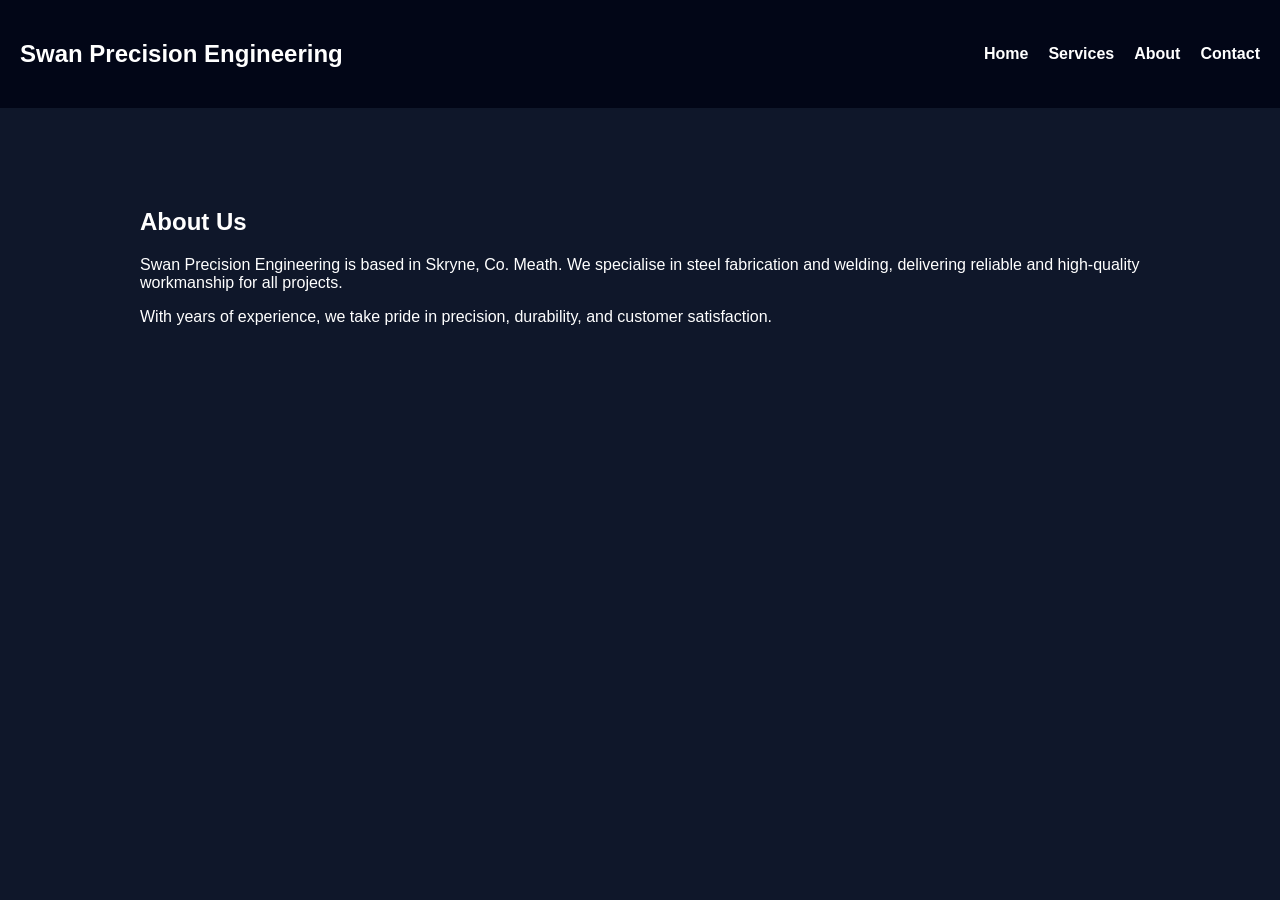
==== about.html @ 00f86c0e "Add files via upload" ====
<!DOCTYPE html>
<html lang="en">
<head>
  <meta charset="UTF-8">
  <title>About - Swan Precision Engineering</title>
  <link rel="stylesheet" href="style.css">
</head>
<body>

<nav>
  <h1>Swan Precision Engineering</h1>
  <ul>
    <li><a href="index.html">Home</a></li>
    <li><a href="services.html">Services</a></li>
    <li><a href="about.html">About</a></li>
    <li><a href="contact.html">Contact</a></li>
  </ul>
</nav>

<section>
  <h2>About Us</h2>
  <p>
    Swan Precision Engineering is based in Skryne, Co. Meath.  
    We specialise in steel fabrication and welding, delivering
    reliable and high-quality workmanship for all projects.
  </p>

  <p>
    With years of experience, we take pride in precision,
    durability, and customer satisfaction.
  </p>
</section>

</body>
</html>
---- style.css ----
body {
  margin: 0;
  font-family: Arial, sans-serif;
  background: #0f172a;
  color: white;
}

/* NAVBAR */
nav {
  position: sticky;
  top: 0;
  z-index: 1000;
  display: flex;
  justify-content: space-between;
  align-items: center;
  padding: 20px;
  background: #020617;
}

nav ul {
  list-style: none;
  display: flex;
  gap: 20px;
  margin: 0;
}

nav a {
  color: white;
  text-decoration: none;
  font-weight: bold;
}

/* HERO */
.hero {
  text-align: center;
  padding: 120px 20px;
  background: #1e293b;
}

.hero h2 {
  font-size: 2.5em;
}

/* BUTTON */
.btn {
  display: inline-block;
  margin-top: 20px;
  padding: 12px 25px;
  background: #38bdf8;
  color: black;
  text-decoration: none;
  font-weight: bold;
  border-radius: 5px;
}

/* SECTIONS */
section {
  padding: 80px 20px;
  max-width: 1000px;
  margin: auto;
}

/* SERVICES */
.services-container {
  display: flex;
  gap: 20px;
  flex-wrap: wrap;
}

.card {
  background: #1e293b;
  padding: 20px;
  flex: 1;
  min-width: 250px;
  border-radius: 8px;
}

/* LINKS */
a {
  color: #38bdf8;
}

/* FOOTER */
footer {
  text-align: center;
  padding: 20px;
  background: #020617;
}
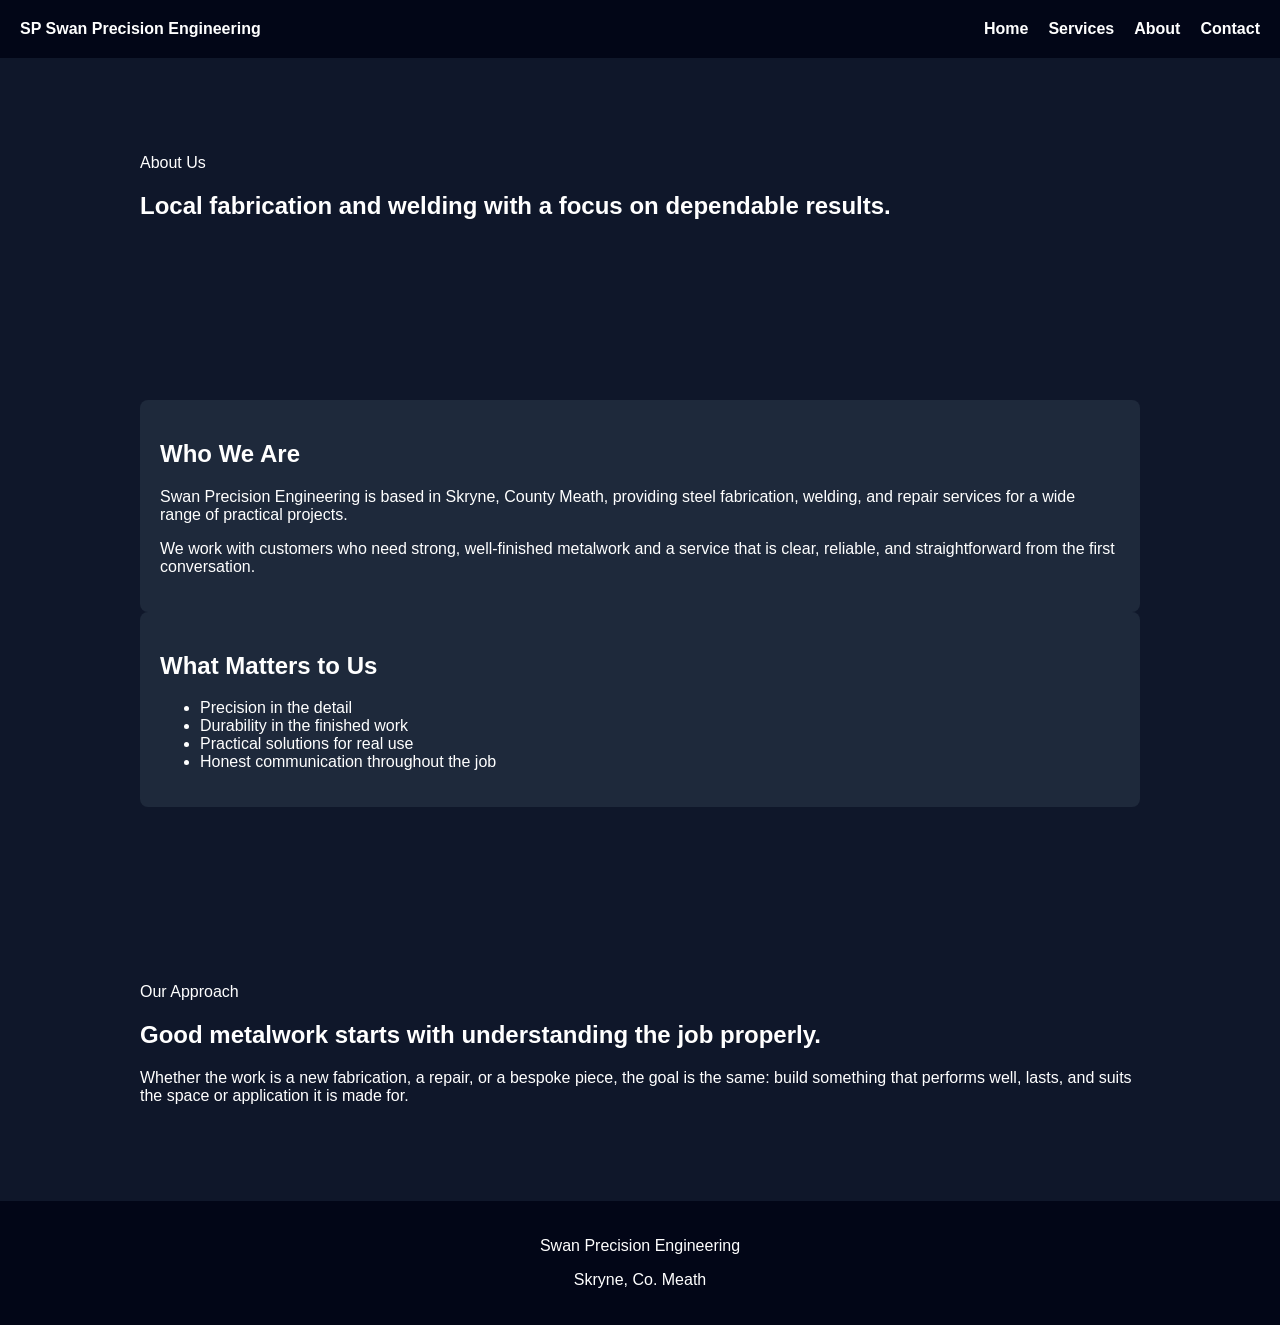
==== commit 34091e88: "Refresh about page" ====
--- a/about.html
+++ b/about.html
@@ -2,34 +2,77 @@
 <html lang="en">
 <head>
   <meta charset="UTF-8">
-  <title>About - Swan Precision Engineering</title>
+  <meta name="viewport" content="width=device-width, initial-scale=1.0">
+  <meta name="description" content="Learn more about Swan Precision Engineering, a Skryne-based welding and steel fabrication business serving County Meath and surrounding areas.">
+  <title>About | Swan Precision Engineering</title>
+  <link rel="preconnect" href="https://fonts.googleapis.com">
+  <link rel="preconnect" href="https://fonts.gstatic.com" crossorigin>
+  <link href="https://fonts.googleapis.com/css2?family=Barlow:wght@400;500;600;700;800&family=Space+Grotesk:wght@500;700&display=swap" rel="stylesheet">
   <link rel="stylesheet" href="style.css">
 </head>
 <body>
+  <div class="site-shell">
+    <nav class="site-nav">
+      <a class="brand" href="index.html">
+        <span class="brand-mark">SP</span>
+        <span class="brand-text">
+          <strong>Swan Precision</strong>
+          <span>Engineering</span>
+        </span>
+      </a>
 
-<nav>
-  <h1>Swan Precision Engineering</h1>
-  <ul>
-    <li><a href="index.html">Home</a></li>
-    <li><a href="services.html">Services</a></li>
-    <li><a href="about.html">About</a></li>
-    <li><a href="contact.html">Contact</a></li>
-  </ul>
-</nav>
+      <ul class="nav-links">
+        <li><a href="index.html">Home</a></li>
+        <li><a href="services.html">Services</a></li>
+        <li><a class="is-active" href="about.html">About</a></li>
+        <li><a href="contact.html">Contact</a></li>
+      </ul>
+    </nav>
 
-<section>
-  <h2>About Us</h2>
-  <p>
-    Swan Precision Engineering is based in Skryne, Co. Meath.  
-    We specialise in steel fabrication and welding, delivering
-    reliable and high-quality workmanship for all projects.
-  </p>
+    <main class="inner-page">
+      <section class="page-intro">
+        <p class="eyebrow">About Us</p>
+        <h1>Local fabrication and welding with a focus on dependable results.</h1>
+      </section>
 
-  <p>
-    With years of experience, we take pride in precision,
-    durability, and customer satisfaction.
-  </p>
-</section>
+      <section class="split-panel">
+        <article class="card">
+          <h2>Who We Are</h2>
+          <p>
+            Swan Precision Engineering is based in Skryne, County Meath, providing steel
+            fabrication, welding, and repair services for a wide range of practical projects.
+          </p>
+          <p>
+            We work with customers who need strong, well-finished metalwork and a service that
+            is clear, reliable, and straightforward from the first conversation.
+          </p>
+        </article>
 
+        <article class="card">
+          <h2>What Matters to Us</h2>
+          <ul class="check-list">
+            <li>Precision in the detail</li>
+            <li>Durability in the finished work</li>
+            <li>Practical solutions for real use</li>
+            <li>Honest communication throughout the job</li>
+          </ul>
+        </article>
+      </section>
+
+      <section class="story-block">
+        <p class="eyebrow">Our Approach</p>
+        <h2>Good metalwork starts with understanding the job properly.</h2>
+        <p>
+          Whether the work is a new fabrication, a repair, or a bespoke piece, the goal is the same:
+          build something that performs well, lasts, and suits the space or application it is made for.
+        </p>
+      </section>
+    </main>
+
+    <footer class="site-footer">
+      <p>Swan Precision Engineering</p>
+      <p>Skryne, Co. Meath</p>
+    </footer>
+  </div>
 </body>
 </html>
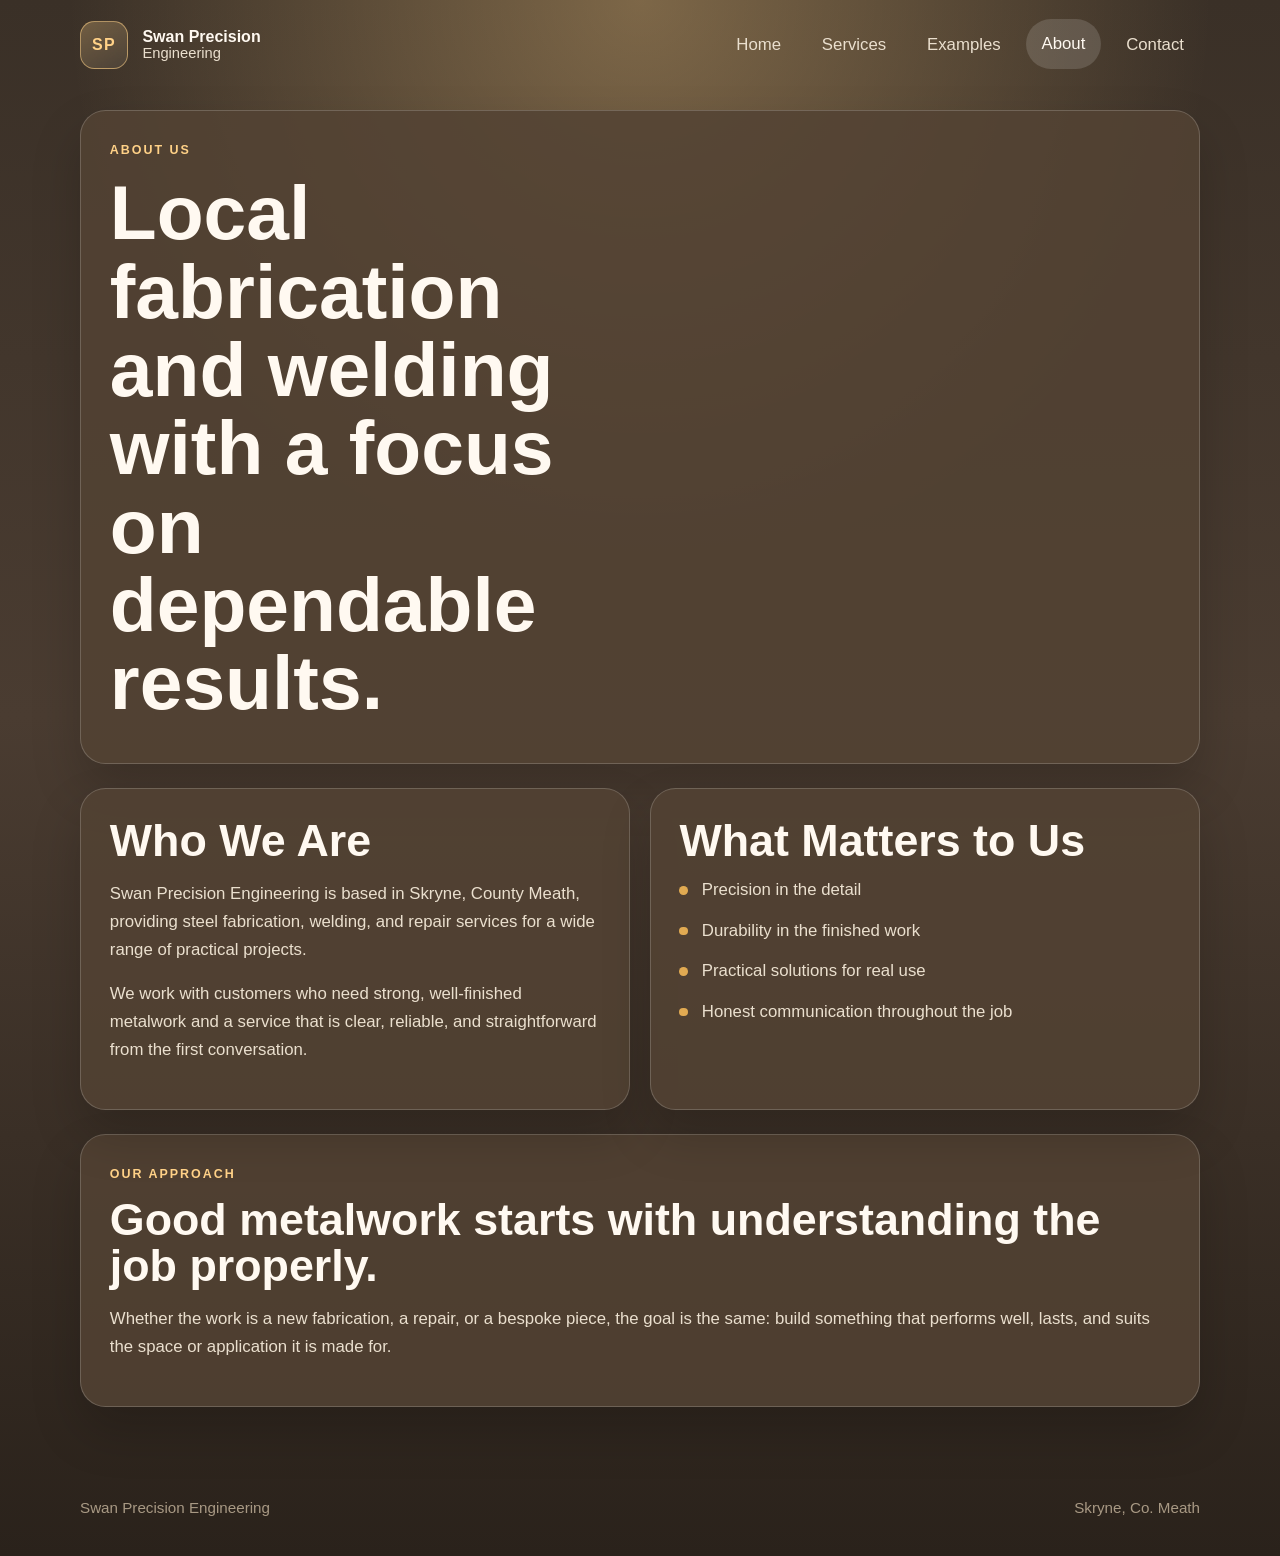
==== commit ce0e00b7: "Add examples navigation to about page" ====
--- a/about.html
+++ b/about.html
@@ -24,6 +24,7 @@
       <ul class="nav-links">
         <li><a href="index.html">Home</a></li>
         <li><a href="services.html">Services</a></li>
+        <li><a href="examples.html">Examples</a></li>
         <li><a class="is-active" href="about.html">About</a></li>
         <li><a href="contact.html">Contact</a></li>
       </ul>
--- a/style.css
+++ b/style.css
@@ -1,88 +1,429 @@
+:root {
+  --bg: #2b241d;
+  --bg-alt: #392f26;
+  --panel: rgba(83, 67, 52, 0.86);
+  --panel-soft: rgba(255, 255, 255, 0.1);
+  --text: #fff9f1;
+  --muted: #eadfce;
+  --line: rgba(255, 255, 255, 0.18);
+  --accent: #e1aa52;
+  --accent-strong: #ffd187;
+  --shadow: 0 24px 50px rgba(0, 0, 0, 0.18);
+}
+
+* {
+  box-sizing: border-box;
+}
+
+html {
+  scroll-behavior: smooth;
+}
+
 body {
   margin: 0;
-  font-family: Arial, sans-serif;
-  background: #0f172a;
-  color: white;
-}
-
-/* NAVBAR */
-nav {
-  position: sticky;
-  top: 0;
-  z-index: 1000;
+  font-family: "Barlow", sans-serif;
+  color: var(--text);
+  background:
+    radial-gradient(circle at top, rgba(255, 209, 135, 0.34), transparent 34%),
+    linear-gradient(180deg, #3a3027 0%, #4a3c31 46%, #2a221b 100%);
+}
+
+a {
+  color: inherit;
+}
+
+.site-shell {
+  min-height: 100vh;
+}
+
+.site-nav,
+main,
+.site-footer {
+  width: min(1120px, calc(100% - 2rem));
+  margin: 0 auto;
+}
+
+.site-nav {
   display: flex;
   justify-content: space-between;
   align-items: center;
-  padding: 20px;
-  background: #020617;
-}
-
-nav ul {
+  gap: 1.5rem;
+  padding: 1.25rem 0;
+}
+
+.brand {
+  display: inline-flex;
+  align-items: center;
+  gap: 0.9rem;
+  text-decoration: none;
+}
+
+.brand-mark {
+  display: grid;
+  place-items: center;
+  width: 3rem;
+  height: 3rem;
+  border: 1px solid rgba(255, 209, 135, 0.55);
+  border-radius: 0.9rem;
+  background: linear-gradient(145deg, rgba(255, 209, 135, 0.28), rgba(255, 255, 255, 0.06));
+  color: var(--accent-strong);
+  font-family: "Space Grotesk", sans-serif;
+  font-weight: 700;
+  letter-spacing: 0.08em;
+}
+
+.brand-text {
+  display: grid;
+  line-height: 1.05;
+}
+
+.brand-text strong {
+  font-family: "Space Grotesk", sans-serif;
+  font-size: 1rem;
+}
+
+.brand-text span {
+  color: var(--muted);
+  font-size: 0.92rem;
+}
+
+.nav-links {
+  display: flex;
+  flex-wrap: wrap;
+  gap: 0.55rem;
+  margin: 0;
+  padding: 0;
   list-style: none;
-  display: flex;
-  gap: 20px;
+}
+
+.nav-links a {
+  display: inline-block;
+  padding: 0.7rem 1rem;
+  border-radius: 999px;
+  text-decoration: none;
+  color: var(--muted);
+  transition: background-color 0.2s ease, color 0.2s ease, transform 0.2s ease;
+}
+
+.nav-links a:hover,
+.nav-links a:focus-visible,
+.nav-links .is-active {
+  color: var(--text);
+  background: rgba(255, 255, 255, 0.14);
+  transform: translateY(-1px);
+}
+
+main {
+  padding-bottom: 4rem;
+}
+
+.hero,
+.section-grid,
+.highlight-band,
+.cta-strip,
+.page-intro,
+.split-panel,
+.story-block,
+.service-grid,
+.contact-layout {
+  margin-bottom: 1.5rem;
+}
+
+.hero {
+  display: grid;
+  grid-template-columns: 1.45fr 0.95fr;
+  gap: 1.5rem;
+  padding: 2.25rem 0 1rem;
+  align-items: stretch;
+}
+
+.hero-copy,
+.hero-panel,
+.card,
+.story-block,
+.highlight-band,
+.cta-strip,
+.page-intro {
+  border: 1px solid var(--line);
+  background: var(--panel);
+  box-shadow: var(--shadow);
+  border-radius: 1.6rem;
+}
+
+.hero-copy {
+  padding: 3.5rem;
+  position: relative;
+  overflow: hidden;
+}
+
+.hero-copy::after {
+  content: "";
+  position: absolute;
+  inset: auto -4rem -5rem auto;
+  width: 14rem;
+  height: 14rem;
+  border-radius: 50%;
+  background: radial-gradient(circle, rgba(255, 209, 135, 0.34), transparent 70%);
+}
+
+.eyebrow {
+  margin: 0 0 0.8rem;
+  color: var(--accent-strong);
+  text-transform: uppercase;
+  letter-spacing: 0.16em;
+  font-size: 0.78rem;
+  font-weight: 700;
+}
+
+h1,
+h2,
+h3 {
+  margin: 0 0 0.8rem;
+  font-family: "Space Grotesk", sans-serif;
+  line-height: 1.02;
+}
+
+h1 {
+  font-size: clamp(2.5rem, 6vw, 5.3rem);
+  max-width: 12ch;
+}
+
+h2 {
+  font-size: clamp(1.7rem, 4vw, 2.8rem);
+}
+
+h3 {
+  font-size: 1.25rem;
+}
+
+p,
+li {
+  color: var(--muted);
+  font-size: 1.05rem;
+  line-height: 1.65;
+}
+
+.hero-text {
+  max-width: 36rem;
+  margin-bottom: 1.6rem;
+  font-size: 1.14rem;
+}
+
+.hero-actions {
+  display: flex;
+  flex-wrap: wrap;
+  gap: 0.9rem;
+}
+
+.btn {
+  display: inline-flex;
+  align-items: center;
+  justify-content: center;
+  min-height: 3.25rem;
+  padding: 0.85rem 1.25rem;
+  border-radius: 999px;
+  text-decoration: none;
+  font-weight: 700;
+  transition: transform 0.2s ease, box-shadow 0.2s ease, background-color 0.2s ease;
+}
+
+.btn:hover,
+.btn:focus-visible {
+  transform: translateY(-2px);
+}
+
+.btn-primary {
+  background: linear-gradient(135deg, var(--accent), var(--accent-strong));
+  color: #16110d;
+  box-shadow: 0 18px 30px rgba(216, 161, 74, 0.18);
+}
+
+.btn-secondary {
+  border: 1px solid var(--line);
+  background: rgba(255, 255, 255, 0.1);
+  color: var(--text);
+}
+
+.hero-panel {
+  display: grid;
+  padding: 1.2rem;
+  background:
+    linear-gradient(180deg, rgba(255, 255, 255, 0.11), rgba(255, 255, 255, 0.05)),
+    linear-gradient(160deg, #4a3c31, #30261f);
+}
+
+.panel-card {
+  display: flex;
+  flex-direction: column;
+  justify-content: end;
+  min-height: 100%;
+  padding: 1.6rem;
+  border-radius: 1.15rem;
+  background:
+    linear-gradient(180deg, rgba(255, 255, 255, 0.08), rgba(0, 0, 0, 0.08)),
+    linear-gradient(135deg, rgba(255, 209, 135, 0.24), rgba(255, 255, 255, 0.07));
+}
+
+.panel-label {
+  color: var(--text);
+  font-weight: 700;
+  margin-bottom: 1rem;
+}
+
+.check-list {
   margin: 0;
-}
-
-nav a {
-  color: white;
-  text-decoration: none;
-  font-weight: bold;
-}
-
-/* HERO */
-.hero {
-  text-align: center;
-  padding: 120px 20px;
-  background: #1e293b;
-}
-
-.hero h2 {
-  font-size: 2.5em;
-}
-
-/* BUTTON */
-.btn {
-  display: inline-block;
-  margin-top: 20px;
-  padding: 12px 25px;
-  background: #38bdf8;
-  color: black;
-  text-decoration: none;
-  font-weight: bold;
-  border-radius: 5px;
-}
-
-/* SECTIONS */
-section {
-  padding: 80px 20px;
-  max-width: 1000px;
-  margin: auto;
-}
-
-/* SERVICES */
-.services-container {
-  display: flex;
-  gap: 20px;
-  flex-wrap: wrap;
-}
-
-.card {
-  background: #1e293b;
-  padding: 20px;
-  flex: 1;
-  min-width: 250px;
-  border-radius: 8px;
-}
-
-/* LINKS */
-a {
-  color: #38bdf8;
-}
-
-/* FOOTER */
-footer {
-  text-align: center;
-  padding: 20px;
-  background: #020617;
-}+  padding: 0;
+  list-style: none;
+}
+
+.check-list li {
+  position: relative;
+  padding-left: 1.4rem;
+  margin-bottom: 0.8rem;
+}
+
+.check-list li::before {
+  content: "";
+  position: absolute;
+  left: 0;
+  top: 0.6rem;
+  width: 0.55rem;
+  height: 0.55rem;
+  border-radius: 50%;
+  background: var(--accent);
+}
+
+.section-grid {
+  display: grid;
+  grid-template-columns: 0.8fr 1.2fr;
+  gap: 1.5rem;
+  align-items: start;
+}
+
+.feature-grid,
+.service-grid,
+.contact-layout,
+.service-snapshot,
+.split-panel {
+  display: grid;
+  gap: 1.2rem;
+}
+
+.feature-grid {
+  grid-template-columns: repeat(3, minmax(0, 1fr));
+}
+
+.service-grid {
+  grid-template-columns: repeat(2, minmax(0, 1fr));
+}
+
+.service-snapshot {
+  grid-template-columns: repeat(3, minmax(0, 1fr));
+  margin-top: 1.5rem;
+}
+
+.contact-layout {
+  grid-template-columns: repeat(3, minmax(0, 1fr));
+}
+
+.split-panel {
+  grid-template-columns: repeat(2, minmax(0, 1fr));
+}
+
+.card,
+.page-intro,
+.story-block,
+.highlight-band,
+.cta-strip {
+  padding: 1.8rem;
+}
+
+.service-card h2,
+.contact-card h2 {
+  font-size: 1.45rem;
+}
+
+.highlight-band,
+.cta-strip {
+  background:
+    linear-gradient(140deg, rgba(255, 209, 135, 0.22), rgba(255, 255, 255, 0.08)),
+    var(--panel);
+}
+
+.cta-strip {
+  display: flex;
+  justify-content: space-between;
+  align-items: center;
+  gap: 1rem;
+}
+
+.inner-page {
+  padding-top: 1.25rem;
+}
+
+.site-footer {
+  display: flex;
+  justify-content: space-between;
+  gap: 1rem;
+  padding: 0 0 2.25rem;
+}
+
+.site-footer p {
+  margin: 0;
+  color: #a89984;
+  font-size: 0.95rem;
+}
+
+@media (max-width: 900px) {
+  .hero,
+  .section-grid,
+  .feature-grid,
+  .service-grid,
+  .service-snapshot,
+  .contact-layout,
+  .split-panel,
+  .cta-strip,
+  .site-footer {
+    grid-template-columns: 1fr;
+    flex-direction: column;
+  }
+
+  .hero-copy {
+    padding: 2.4rem 1.5rem;
+  }
+
+  .site-nav {
+    flex-direction: column;
+    align-items: flex-start;
+  }
+
+  .nav-links {
+    width: 100%;
+  }
+
+  .nav-links a {
+    width: 100%;
+    text-align: center;
+  }
+}
+
+@media (max-width: 640px) {
+  .site-nav,
+  main,
+  .site-footer {
+    width: min(1120px, calc(100% - 1.1rem));
+  }
+
+  .card,
+  .page-intro,
+  .story-block,
+  .highlight-band,
+  .cta-strip {
+    padding: 1.35rem;
+  }
+
+  p,
+  li {
+    font-size: 1rem;
+  }
+}
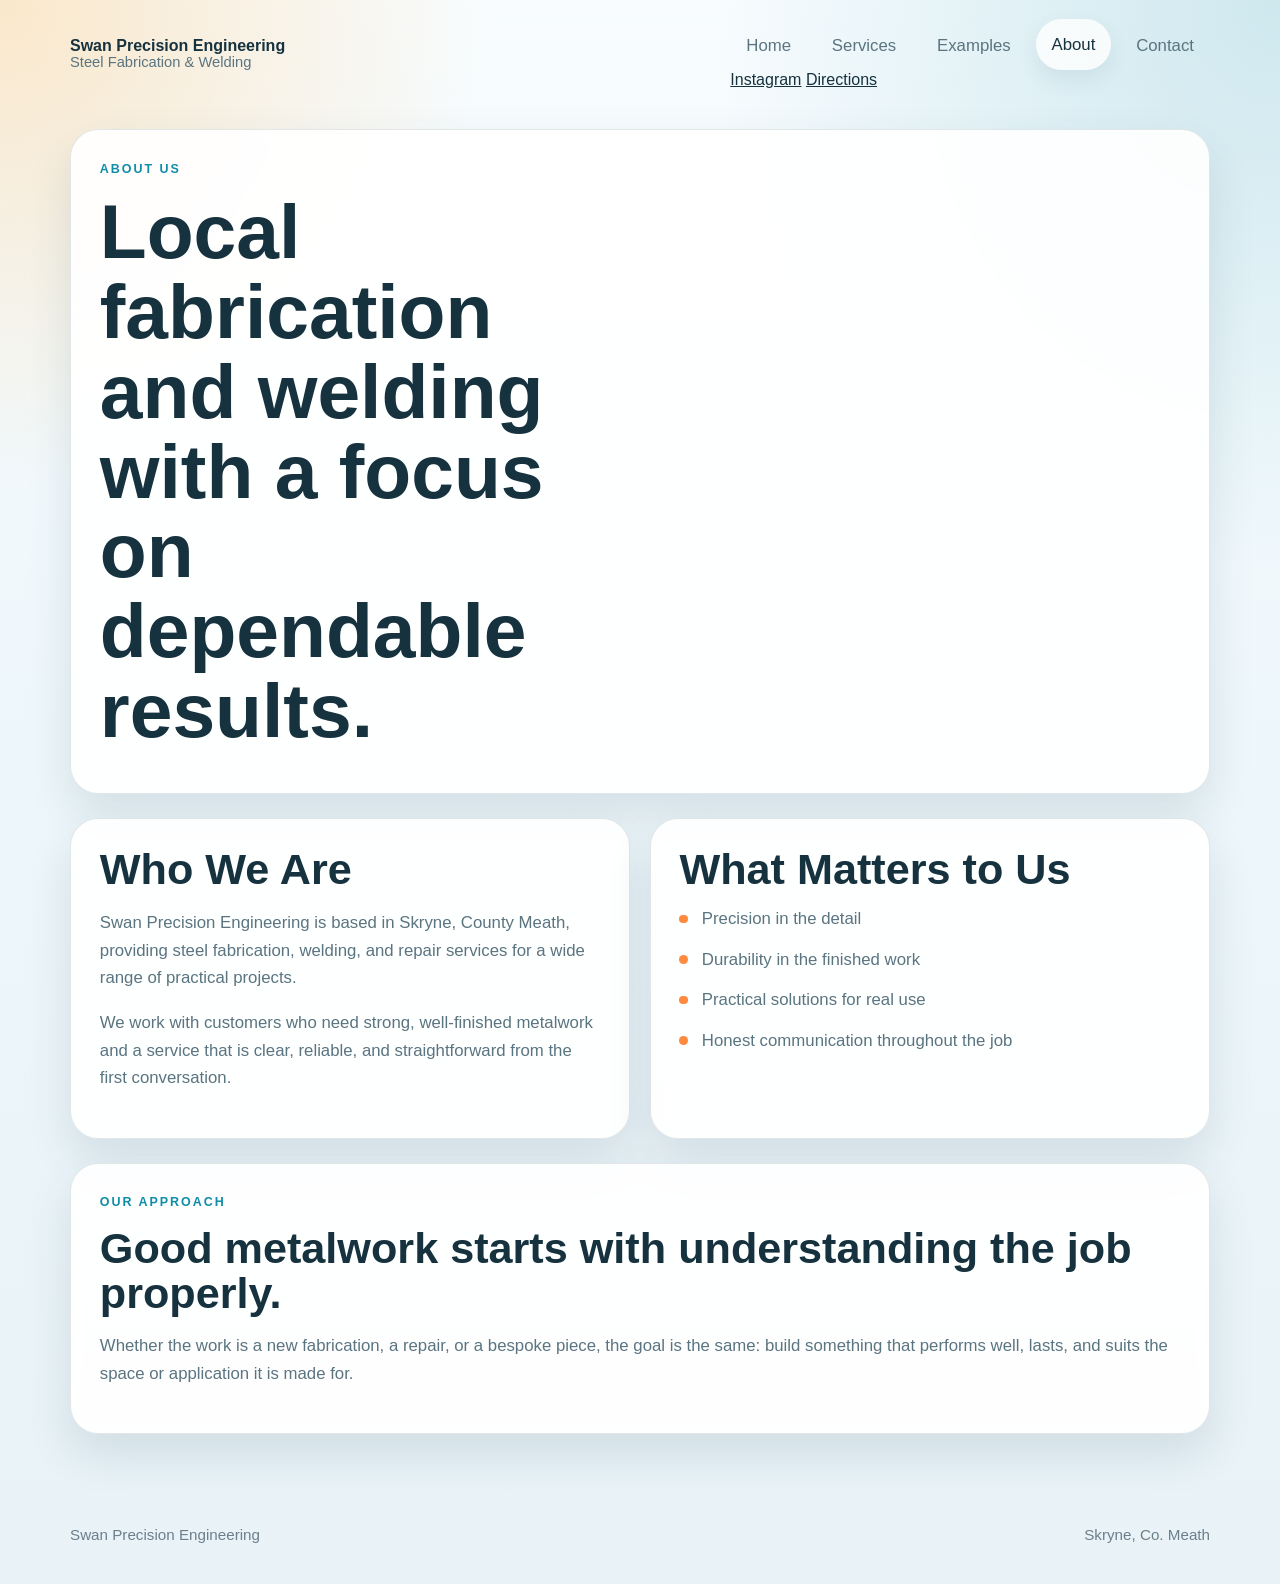
==== commit 74be69d0: "Add social and directions links to about page" ====
--- a/about.html
+++ b/about.html
@@ -14,20 +14,26 @@
   <div class="site-shell">
     <nav class="site-nav">
       <a class="brand" href="index.html">
-        <span class="brand-mark">SP</span>
-        <span class="brand-text">
-          <strong>Swan Precision</strong>
-          <span>Engineering</span>
+        <span class="brand-text brand-text-full">
+          <strong>Swan Precision Engineering</strong>
+          <span>Steel Fabrication & Welding</span>
         </span>
       </a>
 
-      <ul class="nav-links">
-        <li><a href="index.html">Home</a></li>
-        <li><a href="services.html">Services</a></li>
-        <li><a href="examples.html">Examples</a></li>
-        <li><a class="is-active" href="about.html">About</a></li>
-        <li><a href="contact.html">Contact</a></li>
-      </ul>
+      <div class="nav-group">
+        <ul class="nav-links">
+          <li><a href="index.html">Home</a></li>
+          <li><a href="services.html">Services</a></li>
+          <li><a href="examples.html">Examples</a></li>
+          <li><a class="is-active" href="about.html">About</a></li>
+          <li><a href="contact.html">Contact</a></li>
+        </ul>
+
+        <div class="nav-actions">
+          <a class="nav-cta" href="https://www.instagram.com/swanprecisionengineering/" target="_blank" rel="noopener noreferrer">Instagram</a>
+          <a class="nav-cta nav-cta-directions" href="https://www.google.com/maps/place/Swan+Precision+Engineering/@53.5850872,-6.5526364,545m/data=!3m1!1e3!4m6!3m5!1s0x4867414d14a48135:0x85400c74e564fc74!8m2!3d53.5850877!4d-6.5506958!16s%2Fg%2F11svxmvms1!5m1!1e2?entry=ttu&g_ep=EgoyMDI2MDQxNS4wIKXMDSoASAFQAw%3D%3D" target="_blank" rel="noopener noreferrer">Directions</a>
+        </div>
+      </div>
     </nav>
 
     <main class="inner-page">
--- a/style.css
+++ b/style.css
@@ -1,14 +1,15 @@
 :root {
-  --bg: #2b241d;
-  --bg-alt: #392f26;
-  --panel: rgba(83, 67, 52, 0.86);
-  --panel-soft: rgba(255, 255, 255, 0.1);
-  --text: #fff9f1;
-  --muted: #eadfce;
-  --line: rgba(255, 255, 255, 0.18);
-  --accent: #e1aa52;
-  --accent-strong: #ffd187;
-  --shadow: 0 24px 50px rgba(0, 0, 0, 0.18);
+  --sky: #f2f8fb;
+  --mist: #e4f1f7;
+  --panel: rgba(255, 255, 255, 0.92);
+  --panel-strong: #ffffff;
+  --text: #16323f;
+  --muted: #5a7480;
+  --line: rgba(22, 50, 63, 0.12);
+  --accent: #ff8a3d;
+  --accent-strong: #ffb347;
+  --accent-cool: #0f8da8;
+  --shadow: 0 20px 45px rgba(23, 62, 83, 0.12);
 }
 
 * {
@@ -24,8 +25,9 @@
   font-family: "Barlow", sans-serif;
   color: var(--text);
   background:
-    radial-gradient(circle at top, rgba(255, 209, 135, 0.34), transparent 34%),
-    linear-gradient(180deg, #3a3027 0%, #4a3c31 46%, #2a221b 100%);
+    radial-gradient(circle at top left, rgba(255, 179, 71, 0.28), transparent 24%),
+    radial-gradient(circle at top right, rgba(15, 141, 168, 0.18), transparent 28%),
+    linear-gradient(180deg, #f8fcfe 0%, #eef7fb 44%, #e8f2f7 100%);
 }
 
 a {
@@ -39,7 +41,7 @@
 .site-nav,
 main,
 .site-footer {
-  width: min(1120px, calc(100% - 2rem));
+  width: min(1140px, calc(100% - 2rem));
   margin: 0 auto;
 }
 
@@ -63,13 +65,14 @@
   place-items: center;
   width: 3rem;
   height: 3rem;
-  border: 1px solid rgba(255, 209, 135, 0.55);
-  border-radius: 0.9rem;
-  background: linear-gradient(145deg, rgba(255, 209, 135, 0.28), rgba(255, 255, 255, 0.06));
-  color: var(--accent-strong);
+  border: 1px solid rgba(15, 141, 168, 0.18);
+  border-radius: 1rem;
+  background: linear-gradient(145deg, rgba(255, 179, 71, 0.34), rgba(255, 255, 255, 0.95));
+  color: #114b5f;
   font-family: "Space Grotesk", sans-serif;
   font-weight: 700;
   letter-spacing: 0.08em;
+  box-shadow: 0 14px 24px rgba(255, 138, 61, 0.15);
 }
 
 .brand-text {
@@ -98,18 +101,19 @@
 
 .nav-links a {
   display: inline-block;
-  padding: 0.7rem 1rem;
+  padding: 0.72rem 1rem;
   border-radius: 999px;
   text-decoration: none;
   color: var(--muted);
-  transition: background-color 0.2s ease, color 0.2s ease, transform 0.2s ease;
+  transition: background-color 0.2s ease, color 0.2s ease, transform 0.2s ease, box-shadow 0.2s ease;
 }
 
 .nav-links a:hover,
 .nav-links a:focus-visible,
 .nav-links .is-active {
   color: var(--text);
-  background: rgba(255, 255, 255, 0.14);
+  background: rgba(255, 255, 255, 0.78);
+  box-shadow: 0 10px 22px rgba(23, 62, 83, 0.08);
   transform: translateY(-1px);
 }
 
@@ -125,15 +129,16 @@
 .split-panel,
 .story-block,
 .service-grid,
-.contact-layout {
+.contact-layout,
+.gallery-grid {
   margin-bottom: 1.5rem;
 }
 
 .hero {
   display: grid;
-  grid-template-columns: 1.45fr 0.95fr;
+  grid-template-columns: 1.4fr 0.95fr;
   gap: 1.5rem;
-  padding: 2.25rem 0 1rem;
+  padding: 2rem 0 1rem;
   align-items: stretch;
 }
 
@@ -143,32 +148,36 @@
 .story-block,
 .highlight-band,
 .cta-strip,
-.page-intro {
+.page-intro,
+.gallery-card {
   border: 1px solid var(--line);
   background: var(--panel);
   box-shadow: var(--shadow);
-  border-radius: 1.6rem;
+  border-radius: 1.75rem;
+  backdrop-filter: blur(6px);
 }
 
 .hero-copy {
   padding: 3.5rem;
   position: relative;
   overflow: hidden;
+  background:
+    linear-gradient(135deg, rgba(255, 255, 255, 0.96), rgba(228, 241, 247, 0.9));
 }
 
 .hero-copy::after {
   content: "";
   position: absolute;
-  inset: auto -4rem -5rem auto;
+  inset: auto -3rem -4rem auto;
   width: 14rem;
   height: 14rem;
   border-radius: 50%;
-  background: radial-gradient(circle, rgba(255, 209, 135, 0.34), transparent 70%);
+  background: radial-gradient(circle, rgba(255, 179, 71, 0.34), transparent 70%);
 }
 
 .eyebrow {
   margin: 0 0 0.8rem;
-  color: var(--accent-strong);
+  color: var(--accent-cool);
   text-transform: uppercase;
   letter-spacing: 0.16em;
   font-size: 0.78rem;
@@ -180,16 +189,16 @@
 h3 {
   margin: 0 0 0.8rem;
   font-family: "Space Grotesk", sans-serif;
-  line-height: 1.02;
+  line-height: 1.04;
 }
 
 h1 {
-  font-size: clamp(2.5rem, 6vw, 5.3rem);
+  font-size: clamp(2.5rem, 6vw, 5.1rem);
   max-width: 12ch;
 }
 
 h2 {
-  font-size: clamp(1.7rem, 4vw, 2.8rem);
+  font-size: clamp(1.7rem, 4vw, 2.7rem);
 }
 
 h3 {
@@ -234,13 +243,13 @@
 
 .btn-primary {
   background: linear-gradient(135deg, var(--accent), var(--accent-strong));
-  color: #16110d;
-  box-shadow: 0 18px 30px rgba(216, 161, 74, 0.18);
+  color: #fff;
+  box-shadow: 0 18px 30px rgba(255, 138, 61, 0.2);
 }
 
 .btn-secondary {
-  border: 1px solid var(--line);
-  background: rgba(255, 255, 255, 0.1);
+  border: 1px solid rgba(15, 141, 168, 0.16);
+  background: rgba(255, 255, 255, 0.88);
   color: var(--text);
 }
 
@@ -248,8 +257,8 @@
   display: grid;
   padding: 1.2rem;
   background:
-    linear-gradient(180deg, rgba(255, 255, 255, 0.11), rgba(255, 255, 255, 0.05)),
-    linear-gradient(160deg, #4a3c31, #30261f);
+    linear-gradient(180deg, rgba(255, 255, 255, 0.86), rgba(228, 241, 247, 0.9)),
+    linear-gradient(160deg, #ffffff, #e8f2f7);
 }
 
 .panel-card {
@@ -258,10 +267,10 @@
   justify-content: end;
   min-height: 100%;
   padding: 1.6rem;
-  border-radius: 1.15rem;
-  background:
-    linear-gradient(180deg, rgba(255, 255, 255, 0.08), rgba(0, 0, 0, 0.08)),
-    linear-gradient(135deg, rgba(255, 209, 135, 0.24), rgba(255, 255, 255, 0.07));
+  border-radius: 1.2rem;
+  background:
+    linear-gradient(160deg, rgba(15, 141, 168, 0.09), rgba(255, 179, 71, 0.16)),
+    linear-gradient(180deg, rgba(255, 255, 255, 0.9), rgba(255, 255, 255, 0.72));
 }
 
 .panel-label {
@@ -295,7 +304,7 @@
 
 .section-grid {
   display: grid;
-  grid-template-columns: 0.8fr 1.2fr;
+  grid-template-columns: 0.85fr 1.15fr;
   gap: 1.5rem;
   align-items: start;
 }
@@ -304,7 +313,8 @@
 .service-grid,
 .contact-layout,
 .service-snapshot,
-.split-panel {
+.split-panel,
+.gallery-grid {
   display: grid;
   gap: 1.2rem;
 }
@@ -328,26 +338,32 @@
 
 .split-panel {
   grid-template-columns: repeat(2, minmax(0, 1fr));
+}
+
+.gallery-grid {
+  grid-template-columns: repeat(3, minmax(0, 1fr));
 }
 
 .card,
 .page-intro,
 .story-block,
 .highlight-band,
-.cta-strip {
+.cta-strip,
+.gallery-card {
   padding: 1.8rem;
 }
 
 .service-card h2,
-.contact-card h2 {
+.contact-card h2,
+.gallery-copy h2 {
   font-size: 1.45rem;
 }
 
 .highlight-band,
 .cta-strip {
   background:
-    linear-gradient(140deg, rgba(255, 209, 135, 0.22), rgba(255, 255, 255, 0.08)),
-    var(--panel);
+    linear-gradient(140deg, rgba(255, 179, 71, 0.16), rgba(15, 141, 168, 0.08)),
+    var(--panel-strong);
 }
 
 .cta-strip {
@@ -361,6 +377,31 @@
   padding-top: 1.25rem;
 }
 
+.gallery-card {
+  display: flex;
+  flex-direction: column;
+  gap: 1rem;
+}
+
+.gallery-placeholder {
+  display: grid;
+  place-items: center;
+  min-height: 220px;
+  border: 1px dashed rgba(15, 141, 168, 0.24);
+  border-radius: 1.2rem;
+  background:
+    linear-gradient(135deg, rgba(255, 179, 71, 0.18), rgba(15, 141, 168, 0.08)),
+    #f9fcfe;
+  color: #3c6877;
+  font-family: "Space Grotesk", sans-serif;
+  font-weight: 600;
+}
+
+.gallery-copy {
+  display: grid;
+  gap: 0.25rem;
+}
+
 .site-footer {
   display: flex;
   justify-content: space-between;
@@ -370,7 +411,7 @@
 
 .site-footer p {
   margin: 0;
-  color: #a89984;
+  color: #6b7f8a;
   font-size: 0.95rem;
 }
 
@@ -382,9 +423,12 @@
   .service-snapshot,
   .contact-layout,
   .split-panel,
+  .gallery-grid {
+    grid-template-columns: 1fr;
+  }
+
   .cta-strip,
   .site-footer {
-    grid-template-columns: 1fr;
     flex-direction: column;
   }
 
@@ -411,14 +455,15 @@
   .site-nav,
   main,
   .site-footer {
-    width: min(1120px, calc(100% - 1.1rem));
+    width: min(1140px, calc(100% - 1.1rem));
   }
 
   .card,
   .page-intro,
   .story-block,
   .highlight-band,
-  .cta-strip {
+  .cta-strip,
+  .gallery-card {
     padding: 1.35rem;
   }
 
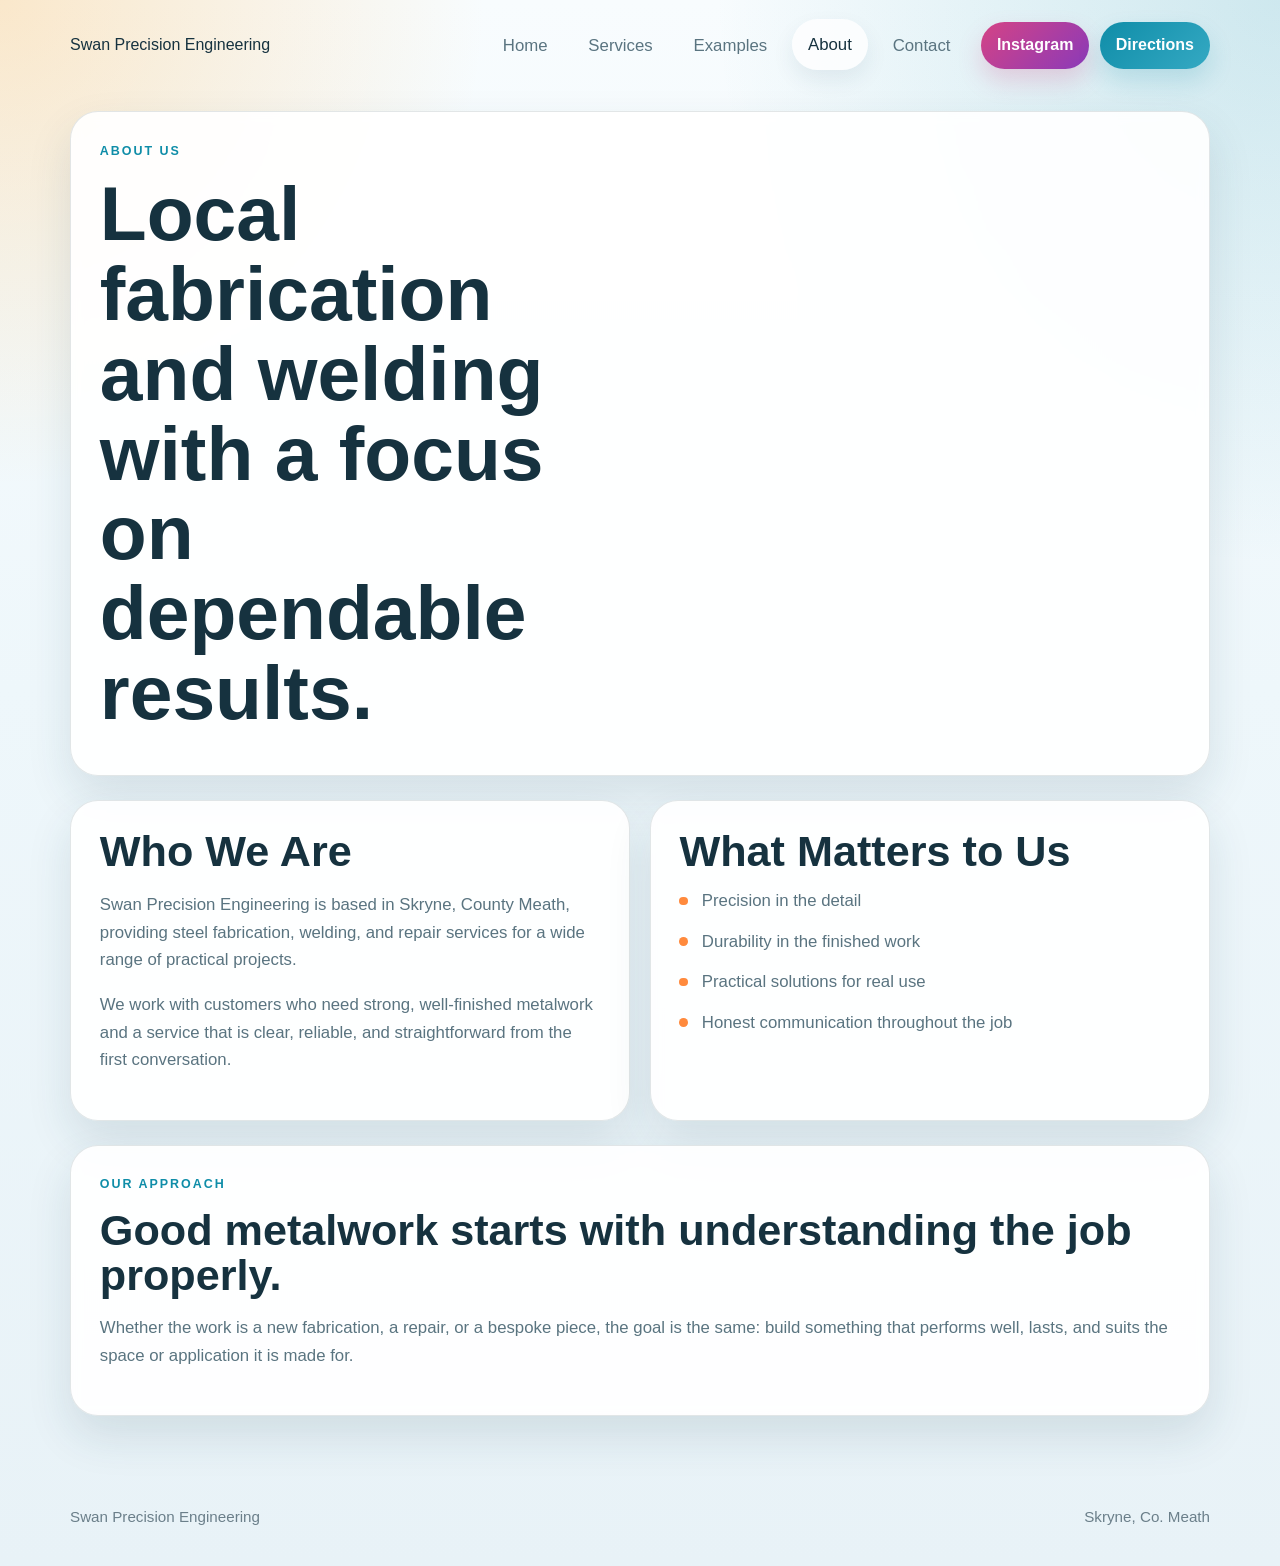
==== commit d9240778: "Refine header branding on about page" ====
--- a/about.html
+++ b/about.html
@@ -14,10 +14,7 @@
   <div class="site-shell">
     <nav class="site-nav">
       <a class="brand" href="index.html">
-        <span class="brand-text brand-text-full">
-          <strong>Swan Precision Engineering</strong>
-          <span>Steel Fabrication & Welding</span>
-        </span>
+        <span class="brand-nameplate">Swan Precision Engineering</span>
       </a>
 
       <div class="nav-group">
--- a/style.css
+++ b/style.css
@@ -53,31 +53,31 @@
   padding: 1.25rem 0;
 }
 
+.nav-group {
+  display: flex;
+  align-items: center;
+  justify-content: flex-end;
+  gap: 0.9rem;
+  flex-wrap: wrap;
+}
+
 .brand {
   display: inline-flex;
   align-items: center;
-  gap: 0.9rem;
   text-decoration: none;
 }
 
-.brand-mark {
-  display: grid;
-  place-items: center;
-  width: 3rem;
-  height: 3rem;
-  border: 1px solid rgba(15, 141, 168, 0.18);
-  border-radius: 1rem;
-  background: linear-gradient(145deg, rgba(255, 179, 71, 0.34), rgba(255, 255, 255, 0.95));
-  color: #114b5f;
-  font-family: "Space Grotesk", sans-serif;
-  font-weight: 700;
-  letter-spacing: 0.08em;
-  box-shadow: 0 14px 24px rgba(255, 138, 61, 0.15);
-}
-
 .brand-text {
   display: grid;
   line-height: 1.05;
+}
+
+.brand-text-full strong {
+  font-size: clamp(1rem, 1.7vw, 1.35rem);
+}
+
+.brand-text-full span {
+  margin-top: 0.18rem;
 }
 
 .brand-text strong {
@@ -115,6 +115,31 @@
   background: rgba(255, 255, 255, 0.78);
   box-shadow: 0 10px 22px rgba(23, 62, 83, 0.08);
   transform: translateY(-1px);
+}
+
+.nav-actions {
+  display: flex;
+  flex-wrap: wrap;
+  gap: 0.65rem;
+}
+
+.nav-cta {
+  display: inline-flex;
+  align-items: center;
+  justify-content: center;
+  min-height: 2.9rem;
+  padding: 0.7rem 1rem;
+  border-radius: 999px;
+  text-decoration: none;
+  font-weight: 700;
+  color: #fff;
+  background: linear-gradient(135deg, #d54385, #8a3ab9);
+  box-shadow: 0 12px 24px rgba(213, 67, 133, 0.22);
+}
+
+.nav-cta-directions {
+  background: linear-gradient(135deg, var(--accent-cool), #35a9c3);
+  box-shadow: 0 12px 24px rgba(15, 141, 168, 0.18);
 }
 
 main {
@@ -373,6 +398,12 @@
   gap: 1rem;
 }
 
+.cta-actions {
+  display: flex;
+  flex-wrap: wrap;
+  gap: 0.85rem;
+}
+
 .inner-page {
   padding-top: 1.25rem;
 }
@@ -402,6 +433,10 @@
   gap: 0.25rem;
 }
 
+.contact-button {
+  margin-top: 0.8rem;
+}
+
 .site-footer {
   display: flex;
   justify-content: space-between;
@@ -441,13 +476,22 @@
     align-items: flex-start;
   }
 
+  .nav-group,
   .nav-links {
+    width: 100%;
+  }
+
+  .nav-actions {
     width: 100%;
   }
 
   .nav-links a {
     width: 100%;
     text-align: center;
+  }
+
+  .nav-cta {
+    flex: 1 1 180px;
   }
 }
 
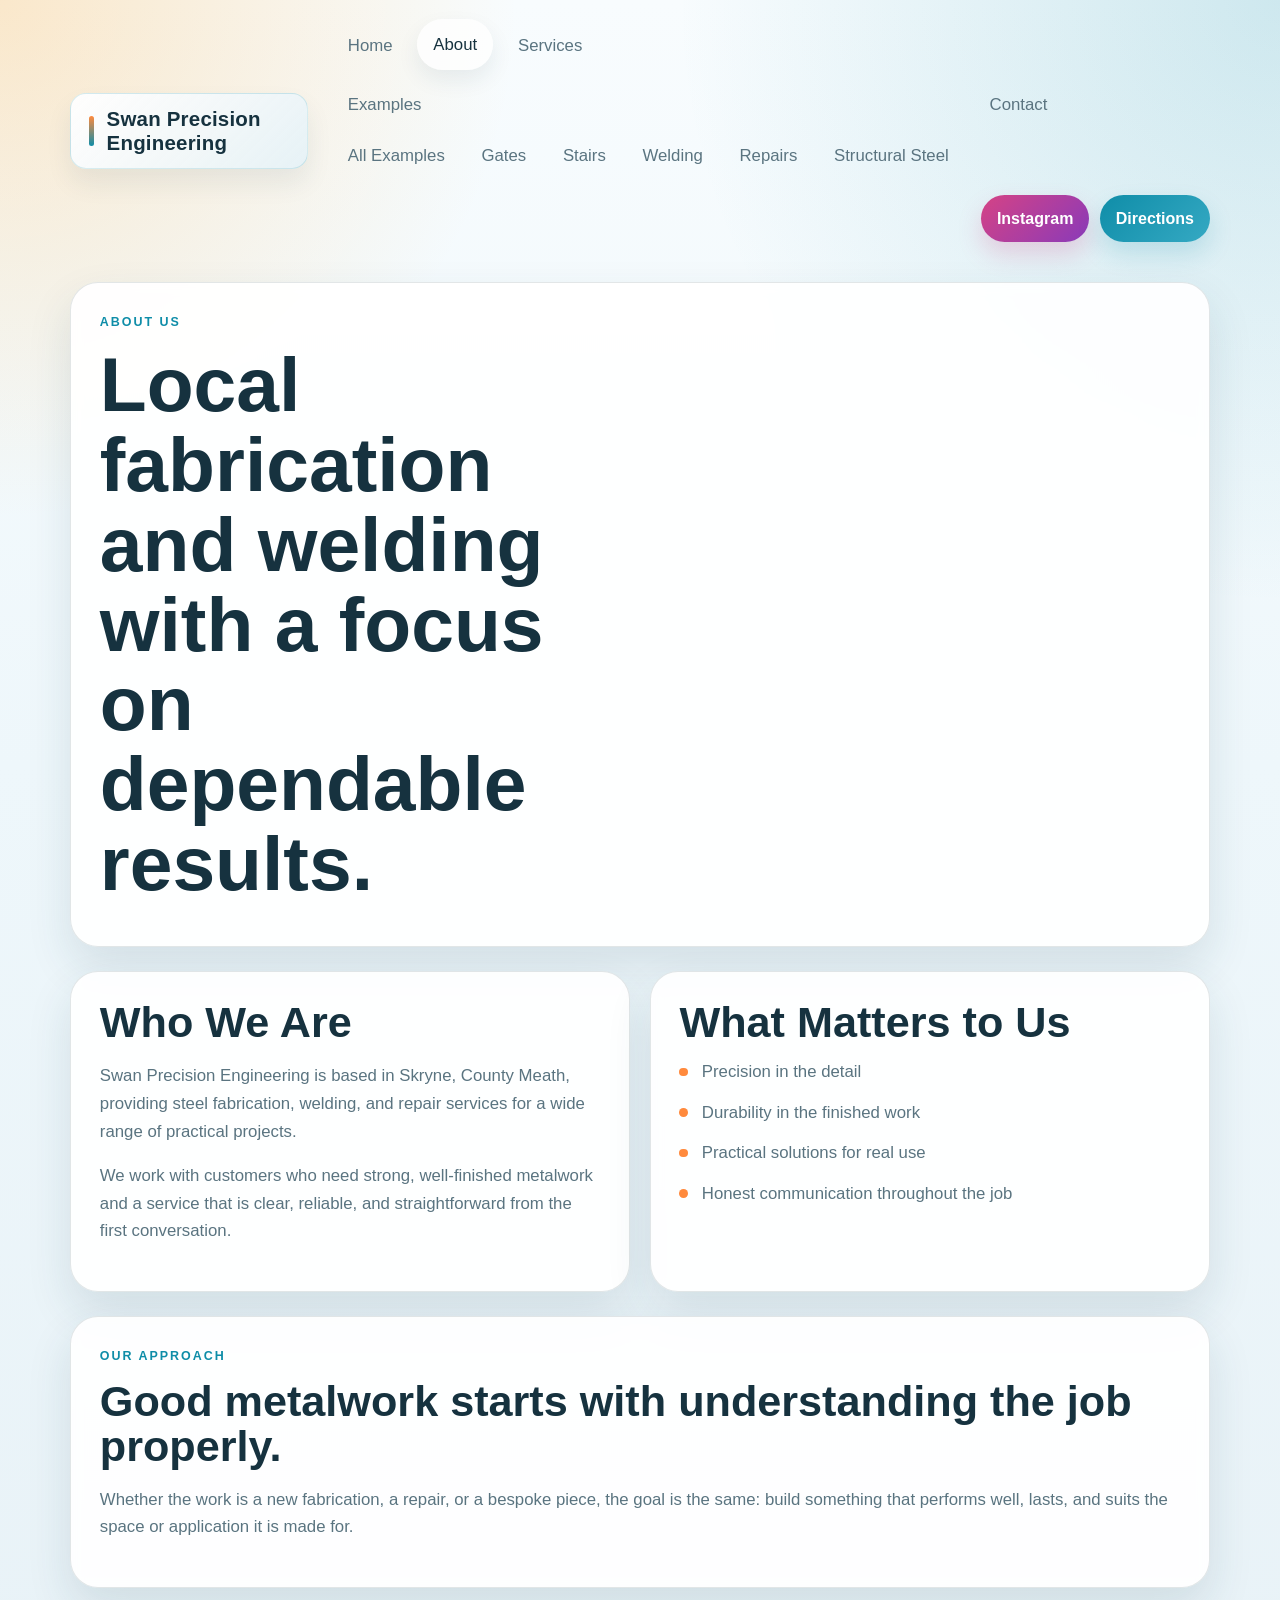
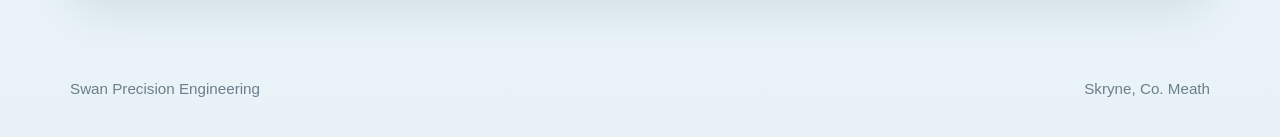
==== commit 7f0221a0: "Fix examples dropdown behavior and reorder navigation" ====
--- a/about.html
+++ b/about.html
@@ -20,9 +20,19 @@
       <div class="nav-group">
         <ul class="nav-links">
           <li><a href="index.html">Home</a></li>
+          <li><a class="is-active" href="about.html">About</a></li>
           <li><a href="services.html">Services</a></li>
-          <li><a href="examples.html">Examples</a></li>
-          <li><a class="is-active" href="about.html">About</a></li>
+          <li class="nav-dropdown">
+            <a href="examples.html">Examples</a>
+            <div class="dropdown-menu">
+              <a href="examples.html">All Examples</a>
+              <a href="gates.html">Gates</a>
+              <a href="stairs.html">Stairs</a>
+              <a href="welding.html">Welding</a>
+              <a href="repairs.html">Repairs</a>
+              <a href="structural-steel.html">Structural Steel</a>
+            </div>
+          </li>
           <li><a href="contact.html">Contact</a></li>
         </ul>
 
--- a/style.css
+++ b/style.css
@@ -67,27 +67,31 @@
   text-decoration: none;
 }
 
-.brand-text {
-  display: grid;
-  line-height: 1.05;
-}
-
-.brand-text-full strong {
-  font-size: clamp(1rem, 1.7vw, 1.35rem);
-}
-
-.brand-text-full span {
-  margin-top: 0.18rem;
-}
-
-.brand-text strong {
+.brand-nameplate {
+  display: inline-flex;
+  align-items: center;
+  min-height: 3.25rem;
+  padding: 0.8rem 1.1rem;
+  border: 1px solid rgba(15, 141, 168, 0.16);
+  border-radius: 1rem;
+  background:
+    linear-gradient(135deg, rgba(255, 255, 255, 0.95), rgba(228, 241, 247, 0.86));
+  box-shadow: 0 14px 26px rgba(23, 62, 83, 0.08);
   font-family: "Space Grotesk", sans-serif;
-  font-size: 1rem;
-}
-
-.brand-text span {
-  color: var(--muted);
-  font-size: 0.92rem;
+  font-size: clamp(1rem, 1.7vw, 1.28rem);
+  font-weight: 700;
+  letter-spacing: 0.01em;
+  color: var(--text);
+  position: relative;
+}
+
+.brand-nameplate::before {
+  content: "";
+  width: 0.5rem;
+  height: 1.9rem;
+  margin-right: 0.8rem;
+  border-radius: 999px;
+  background: linear-gradient(180deg, var(--accent), var(--accent-cool));
 }
 
 .nav-links {
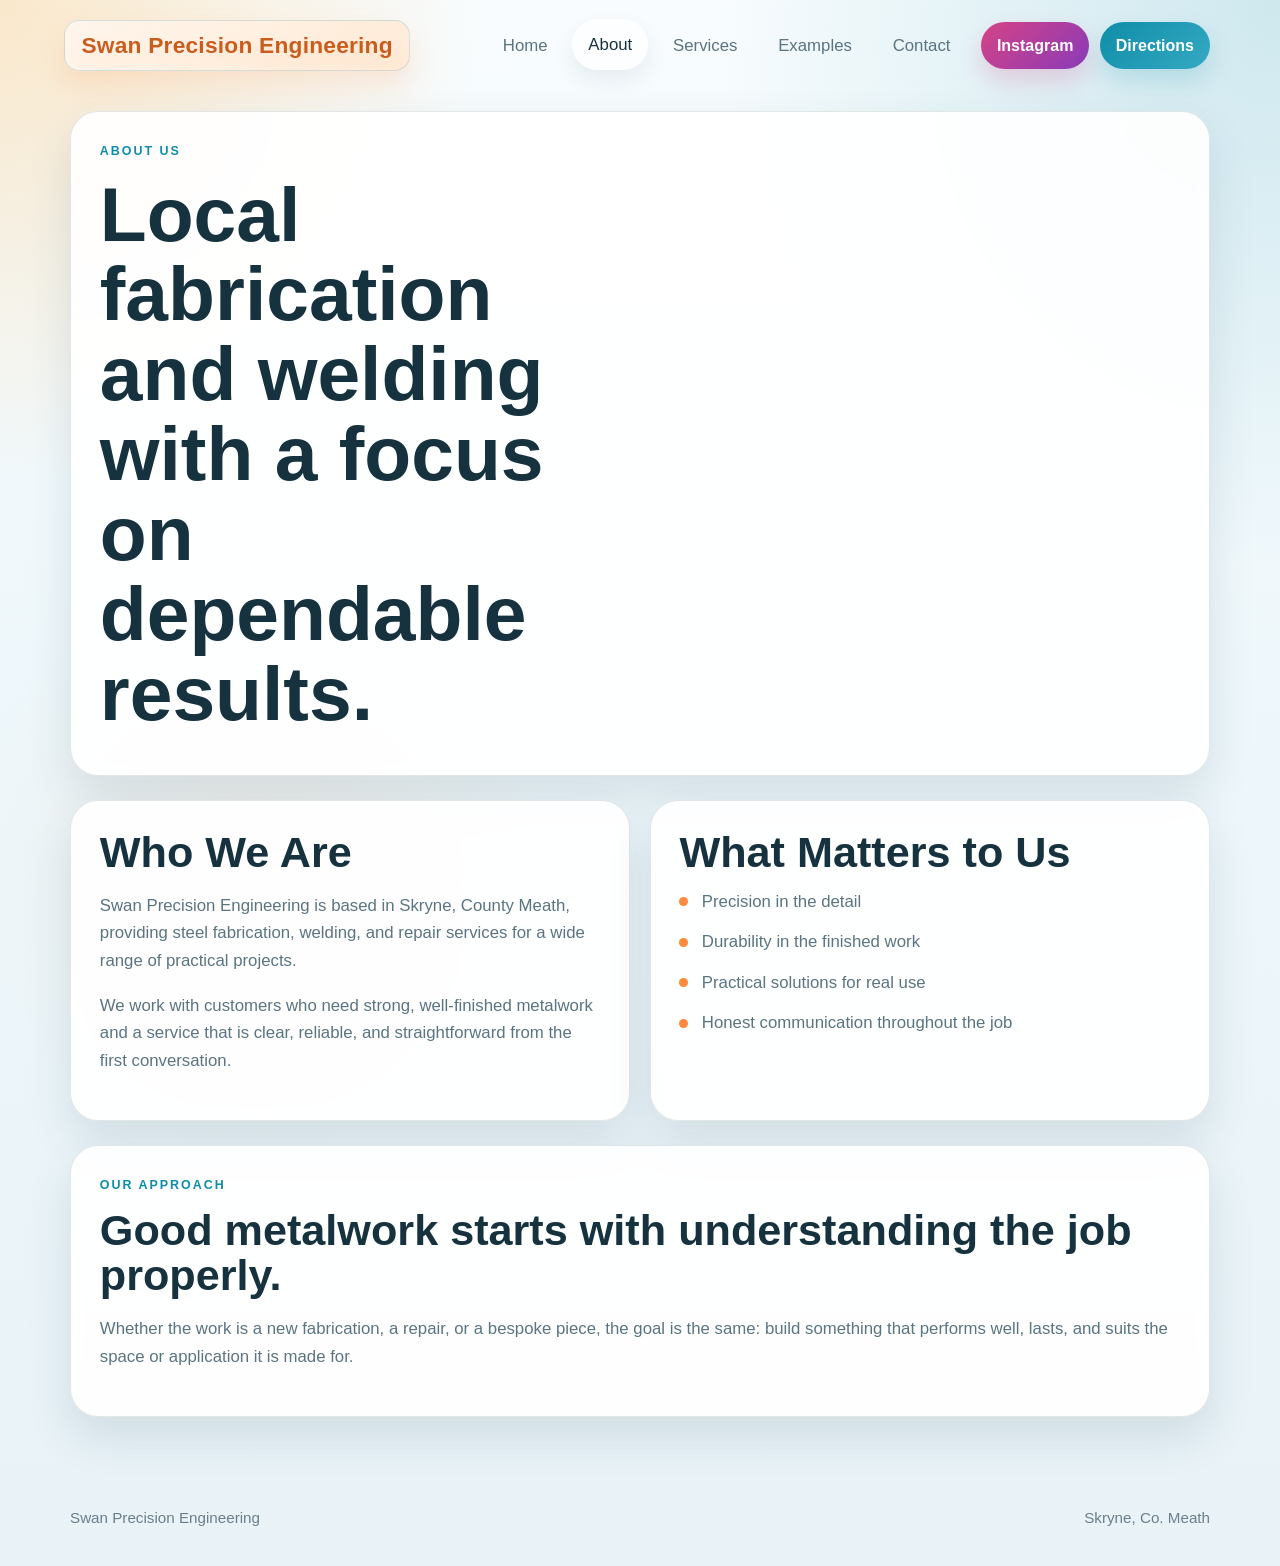
==== commit b719d38e: "Add icons to Instagram and directions buttons" ====
--- a/about.html
+++ b/about.html
@@ -37,8 +37,8 @@
         </ul>
 
         <div class="nav-actions">
-          <a class="nav-cta" href="https://www.instagram.com/swanprecisionengineering/" target="_blank" rel="noopener noreferrer">Instagram</a>
-          <a class="nav-cta nav-cta-directions" href="https://www.google.com/maps/place/Swan+Precision+Engineering/@53.5850872,-6.5526364,545m/data=!3m1!1e3!4m6!3m5!1s0x4867414d14a48135:0x85400c74e564fc74!8m2!3d53.5850877!4d-6.5506958!16s%2Fg%2F11svxmvms1!5m1!1e2?entry=ttu&g_ep=EgoyMDI2MDQxNS4wIKXMDSoASAFQAw%3D%3D" target="_blank" rel="noopener noreferrer">Directions</a>
+          <a class="nav-cta" href="https://www.instagram.com/swanprecisionengineering/" target="_blank" rel="noopener noreferrer"><span class="nav-cta-icon" aria-hidden="true"><svg viewBox="0 0 24 24" focusable="false"><path d="M7.5 2h9A5.5 5.5 0 0 1 22 7.5v9a5.5 5.5 0 0 1-5.5 5.5h-9A5.5 5.5 0 0 1 2 16.5v-9A5.5 5.5 0 0 1 7.5 2zm0 1.8A3.7 3.7 0 0 0 3.8 7.5v9a3.7 3.7 0 0 0 3.7 3.7h9a3.7 3.7 0 0 0 3.7-3.7v-9a3.7 3.7 0 0 0-3.7-3.7zm9.7 1.35a1.15 1.15 0 1 1 0 2.3 1.15 1.15 0 0 1 0-2.3zM12 6.85A5.15 5.15 0 1 1 6.85 12 5.16 5.16 0 0 1 12 6.85zm0 1.8A3.35 3.35 0 1 0 15.35 12 3.36 3.36 0 0 0 12 8.65z"/></svg></span><span>Instagram</span></a>
+          <a class="nav-cta nav-cta-directions" href="https://www.google.com/maps/place/Swan+Precision+Engineering/@53.5850872,-6.5526364,545m/data=!3m1!1e3!4m6!3m5!1s0x4867414d14a48135:0x85400c74e564fc74!8m2!3d53.5850877!4d-6.5506958!16s%2Fg%2F11svxmvms1!5m1!1e2?entry=ttu&g_ep=EgoyMDI2MDQxNS4wIKXMDSoASAFQAw%3D%3D" target="_blank" rel="noopener noreferrer"><span class="nav-cta-icon" aria-hidden="true"><svg viewBox="0 0 24 24" focusable="false"><path d="M12 2.25a7.25 7.25 0 0 1 7.25 7.25c0 4.93-5.56 10.72-6.19 11.36a1.5 1.5 0 0 1-2.12 0C10.31 20.22 4.75 14.43 4.75 9.5A7.25 7.25 0 0 1 12 2.25zm0 1.8A5.46 5.46 0 0 0 6.55 9.5c0 3.39 3.67 7.85 5.45 9.74 1.78-1.89 5.45-6.35 5.45-9.74A5.46 5.46 0 0 0 12 4.05zm0 2.7a2.75 2.75 0 1 1-2.75 2.75A2.75 2.75 0 0 1 12 6.75z"/></svg></span><span>Directions</span></a>
         </div>
       </div>
     </nav>
--- a/style.css
+++ b/style.css
@@ -27,6 +27,7 @@
   background:
     radial-gradient(circle at top left, rgba(255, 179, 71, 0.28), transparent 24%),
     radial-gradient(circle at top right, rgba(15, 141, 168, 0.18), transparent 28%),
+    radial-gradient(circle at 20% 55%, rgba(255, 138, 61, 0.08), transparent 22%),
     linear-gradient(180deg, #f8fcfe 0%, #eef7fb 44%, #e8f2f7 100%);
 }
 
@@ -65,33 +66,29 @@
   display: inline-flex;
   align-items: center;
   text-decoration: none;
+  margin-left: -0.35rem;
 }
 
 .brand-nameplate {
   display: inline-flex;
   align-items: center;
-  min-height: 3.25rem;
-  padding: 0.8rem 1.1rem;
-  border: 1px solid rgba(15, 141, 168, 0.16);
-  border-radius: 1rem;
-  background:
-    linear-gradient(135deg, rgba(255, 255, 255, 0.95), rgba(228, 241, 247, 0.86));
-  box-shadow: 0 14px 26px rgba(23, 62, 83, 0.08);
+  min-height: 3.15rem;
+  padding: 0.7rem 1rem;
+  border: 1px solid rgba(15, 141, 168, 0.18);
+  border-radius: 0.95rem;
+  background: linear-gradient(135deg, rgba(255, 245, 236, 0.98), rgba(255, 233, 212, 0.92));
+  box-shadow: 0 14px 28px rgba(255, 138, 61, 0.16);
   font-family: "Space Grotesk", sans-serif;
-  font-size: clamp(1rem, 1.7vw, 1.28rem);
+  font-size: clamp(1.05rem, 1.9vw, 1.42rem);
   font-weight: 700;
   letter-spacing: 0.01em;
-  color: var(--text);
+  color: #c85d1d;
   position: relative;
+  text-shadow: 0 8px 18px rgba(255, 138, 61, 0.12);
 }
 
 .brand-nameplate::before {
-  content: "";
-  width: 0.5rem;
-  height: 1.9rem;
-  margin-right: 0.8rem;
-  border-radius: 999px;
-  background: linear-gradient(180deg, var(--accent), var(--accent-cool));
+  content: none;
 }
 
 .nav-links {
@@ -119,6 +116,51 @@
   background: rgba(255, 255, 255, 0.78);
   box-shadow: 0 10px 22px rgba(23, 62, 83, 0.08);
   transform: translateY(-1px);
+}
+
+.nav-dropdown {
+  position: relative;
+  padding-bottom: 0.45rem;
+  margin-bottom: -0.45rem;
+}
+
+.dropdown-menu {
+  position: absolute;
+  top: 100%;
+  left: 0;
+  display: grid;
+  min-width: 220px;
+  padding: 0.9rem 0.55rem 0.55rem;
+  border: 1px solid rgba(15, 141, 168, 0.14);
+  border-radius: 1rem;
+  background: rgba(255, 255, 255, 0.97);
+  box-shadow: 0 18px 36px rgba(23, 62, 83, 0.14);
+  opacity: 0;
+  pointer-events: none;
+  transform: translateY(8px);
+  transition: opacity 0.18s ease, transform 0.18s ease;
+  z-index: 40;
+}
+
+.nav-dropdown:hover .dropdown-menu,
+.nav-dropdown:focus-within .dropdown-menu {
+  opacity: 1;
+  pointer-events: auto;
+  transform: translateY(0);
+}
+
+.dropdown-menu a {
+  display: block;
+  padding: 0.7rem 0.85rem;
+  border-radius: 0.8rem;
+  color: var(--text);
+  text-decoration: none;
+}
+
+.dropdown-menu a:hover,
+.dropdown-menu a:focus-visible,
+.dropdown-menu a.is-active {
+  background: linear-gradient(135deg, rgba(255, 179, 71, 0.18), rgba(15, 141, 168, 0.1));
 }
 
 .nav-actions {
@@ -153,7 +195,11 @@
 .hero,
 .section-grid,
 .highlight-band,
+.quote-strip,
+.workshop-grid,
+.local-strip,
 .cta-strip,
+.category-grid,
 .page-intro,
 .split-panel,
 .story-block,
@@ -174,6 +220,7 @@
 .hero-copy,
 .hero-panel,
 .card,
+.quote-strip,
 .story-block,
 .highlight-band,
 .cta-strip,
@@ -253,6 +300,34 @@
   gap: 0.9rem;
 }
 
+.stat-row {
+  display: flex;
+  flex-wrap: wrap;
+  gap: 0.8rem;
+  margin-top: 1.35rem;
+}
+
+.stat-chip {
+  display: grid;
+  gap: 0.2rem;
+  min-width: 150px;
+  padding: 0.8rem 0.95rem;
+  border: 1px solid rgba(15, 141, 168, 0.12);
+  border-radius: 1rem;
+  background: rgba(255, 255, 255, 0.55);
+}
+
+.stat-chip strong {
+  font-family: "Space Grotesk", sans-serif;
+  font-size: 0.95rem;
+  color: var(--text);
+}
+
+.stat-chip span {
+  color: var(--muted);
+  font-size: 0.88rem;
+}
+
 .btn {
   display: inline-flex;
   align-items: center;
@@ -288,6 +363,25 @@
   background:
     linear-gradient(180deg, rgba(255, 255, 255, 0.86), rgba(228, 241, 247, 0.9)),
     linear-gradient(160deg, #ffffff, #e8f2f7);
+  position: relative;
+  overflow: hidden;
+}
+
+.hero-panel::after {
+  content: "";
+  position: absolute;
+  inset: auto -3rem -3rem auto;
+  width: 9rem;
+  height: 9rem;
+  background: repeating-linear-gradient(
+    135deg,
+    rgba(255, 138, 61, 0.12) 0,
+    rgba(255, 138, 61, 0.12) 10px,
+    rgba(15, 141, 168, 0.04) 10px,
+    rgba(15, 141, 168, 0.04) 20px
+  );
+  border-radius: 1.2rem;
+  transform: rotate(8deg);
 }
 
 .panel-card {
@@ -300,6 +394,15 @@
   background:
     linear-gradient(160deg, rgba(15, 141, 168, 0.09), rgba(255, 179, 71, 0.16)),
     linear-gradient(180deg, rgba(255, 255, 255, 0.9), rgba(255, 255, 255, 0.72));
+}
+
+.panel-kicker {
+  margin: 0 0 0.6rem;
+  color: var(--accent-cool);
+  text-transform: uppercase;
+  letter-spacing: 0.14em;
+  font-size: 0.76rem;
+  font-weight: 700;
 }
 
 .panel-label {
@@ -352,6 +455,18 @@
   grid-template-columns: repeat(3, minmax(0, 1fr));
 }
 
+.feature-card:nth-child(1) {
+  transform: translateY(8px);
+}
+
+.feature-card:nth-child(2) {
+  background: linear-gradient(180deg, rgba(255, 250, 245, 0.98), rgba(255, 241, 230, 0.95));
+}
+
+.feature-card:nth-child(3) {
+  transform: translateY(-6px);
+}
+
 .service-grid {
   grid-template-columns: repeat(2, minmax(0, 1fr));
 }
@@ -371,6 +486,12 @@
 
 .gallery-grid {
   grid-template-columns: repeat(3, minmax(0, 1fr));
+}
+
+.category-grid {
+  display: grid;
+  grid-template-columns: repeat(3, minmax(0, 1fr));
+  gap: 1rem;
 }
 
 .card,
@@ -395,6 +516,108 @@
     var(--panel-strong);
 }
 
+.quote-strip {
+  padding: 2rem 2.1rem;
+  background:
+    linear-gradient(135deg, rgba(15, 141, 168, 0.1), rgba(255, 179, 71, 0.16)),
+    rgba(255, 255, 255, 0.92);
+}
+
+.quote-strip blockquote {
+  margin: 0 0 0.9rem;
+  font-family: "Space Grotesk", sans-serif;
+  font-size: clamp(1.45rem, 3vw, 2.35rem);
+  line-height: 1.15;
+  color: var(--text);
+}
+
+.workshop-grid {
+  display: grid;
+  grid-template-columns: 1.05fr 0.95fr;
+  gap: 1.5rem;
+}
+
+.workshop-card,
+.process-card,
+.local-strip {
+  border: 1px solid var(--line);
+  border-radius: 1.75rem;
+  box-shadow: var(--shadow);
+}
+
+.workshop-card {
+  padding: 2rem;
+  background:
+    linear-gradient(135deg, rgba(255, 248, 240, 0.98), rgba(255, 236, 217, 0.92));
+}
+
+.process-card {
+  padding: 2rem;
+  background:
+    linear-gradient(135deg, rgba(239, 249, 252, 0.98), rgba(225, 241, 247, 0.92));
+}
+
+.process-list {
+  display: grid;
+  gap: 1rem;
+  margin-top: 1rem;
+}
+
+.process-list div {
+  display: grid;
+  gap: 0.25rem;
+  padding: 0.95rem 1rem;
+  border-radius: 1rem;
+  background: rgba(255, 255, 255, 0.68);
+  border: 1px solid rgba(15, 141, 168, 0.1);
+}
+
+.process-list strong {
+  font-family: "Space Grotesk", sans-serif;
+  color: var(--text);
+}
+
+.process-list span {
+  color: var(--muted);
+}
+
+.local-strip {
+  display: grid;
+  grid-template-columns: 1fr auto;
+  gap: 1.2rem;
+  align-items: center;
+  padding: 1.8rem 2rem;
+  background:
+    linear-gradient(135deg, rgba(255, 255, 255, 0.95), rgba(241, 249, 252, 0.92));
+}
+
+.local-points {
+  display: flex;
+  flex-wrap: wrap;
+  justify-content: flex-end;
+  gap: 0.7rem;
+}
+
+.local-points span {
+  display: inline-flex;
+  align-items: center;
+  min-height: 2.5rem;
+  padding: 0.55rem 0.9rem;
+  border-radius: 999px;
+  background: rgba(255, 255, 255, 0.78);
+  border: 1px solid rgba(15, 141, 168, 0.12);
+  color: var(--text);
+  font-weight: 600;
+}
+
+.text-link {
+  display: inline-flex;
+  margin-top: 1rem;
+  font-weight: 700;
+  color: var(--accent-cool);
+  text-decoration: none;
+}
+
 .cta-strip {
   display: flex;
   justify-content: space-between;
@@ -416,6 +639,43 @@
   display: flex;
   flex-direction: column;
   gap: 1rem;
+}
+
+.category-link {
+  display: grid;
+  gap: 0.3rem;
+  padding: 1.4rem;
+  border: 1px solid rgba(15, 141, 168, 0.12);
+  border-radius: 1.2rem;
+  background: rgba(255, 255, 255, 0.9);
+  box-shadow: 0 14px 26px rgba(23, 62, 83, 0.08);
+  text-decoration: none;
+  transition: transform 0.18s ease, box-shadow 0.18s ease, border-color 0.18s ease;
+}
+
+.category-link:hover,
+.category-link:focus-visible {
+  transform: translateY(-3px);
+  border-color: rgba(255, 138, 61, 0.24);
+  box-shadow: 0 18px 32px rgba(255, 138, 61, 0.12);
+}
+
+.category-link strong {
+  font-family: "Space Grotesk", sans-serif;
+  font-size: 1.2rem;
+  color: var(--text);
+}
+
+.category-link span:last-child {
+  color: var(--muted);
+}
+
+.category-label {
+  color: var(--accent-cool);
+  text-transform: uppercase;
+  letter-spacing: 0.12em;
+  font-size: 0.72rem;
+  font-weight: 700;
 }
 
 .gallery-placeholder {
@@ -457,16 +717,24 @@
 @media (max-width: 900px) {
   .hero,
   .section-grid,
+  .workshop-grid,
   .feature-grid,
   .service-grid,
   .service-snapshot,
   .contact-layout,
+  .category-grid,
   .split-panel,
   .gallery-grid {
     grid-template-columns: 1fr;
   }
 
+  .feature-card:nth-child(1),
+  .feature-card:nth-child(3) {
+    transform: none;
+  }
+
   .cta-strip,
+  .local-strip,
   .site-footer {
     flex-direction: column;
   }
@@ -487,6 +755,35 @@
 
   .nav-actions {
     width: 100%;
+  }
+
+  .nav-dropdown {
+    width: 100%;
+    padding-bottom: 0;
+    margin-bottom: 0;
+  }
+
+  .dropdown-menu {
+    position: static;
+    min-width: 100%;
+    margin-top: 0.45rem;
+    opacity: 1;
+    pointer-events: auto;
+    transform: none;
+    display: none;
+  }
+
+  .nav-dropdown:hover .dropdown-menu,
+  .nav-dropdown:focus-within .dropdown-menu {
+    display: grid;
+  }
+
+  .local-strip {
+    grid-template-columns: 1fr;
+  }
+
+  .local-points {
+    justify-content: flex-start;
   }
 
   .nav-links a {
